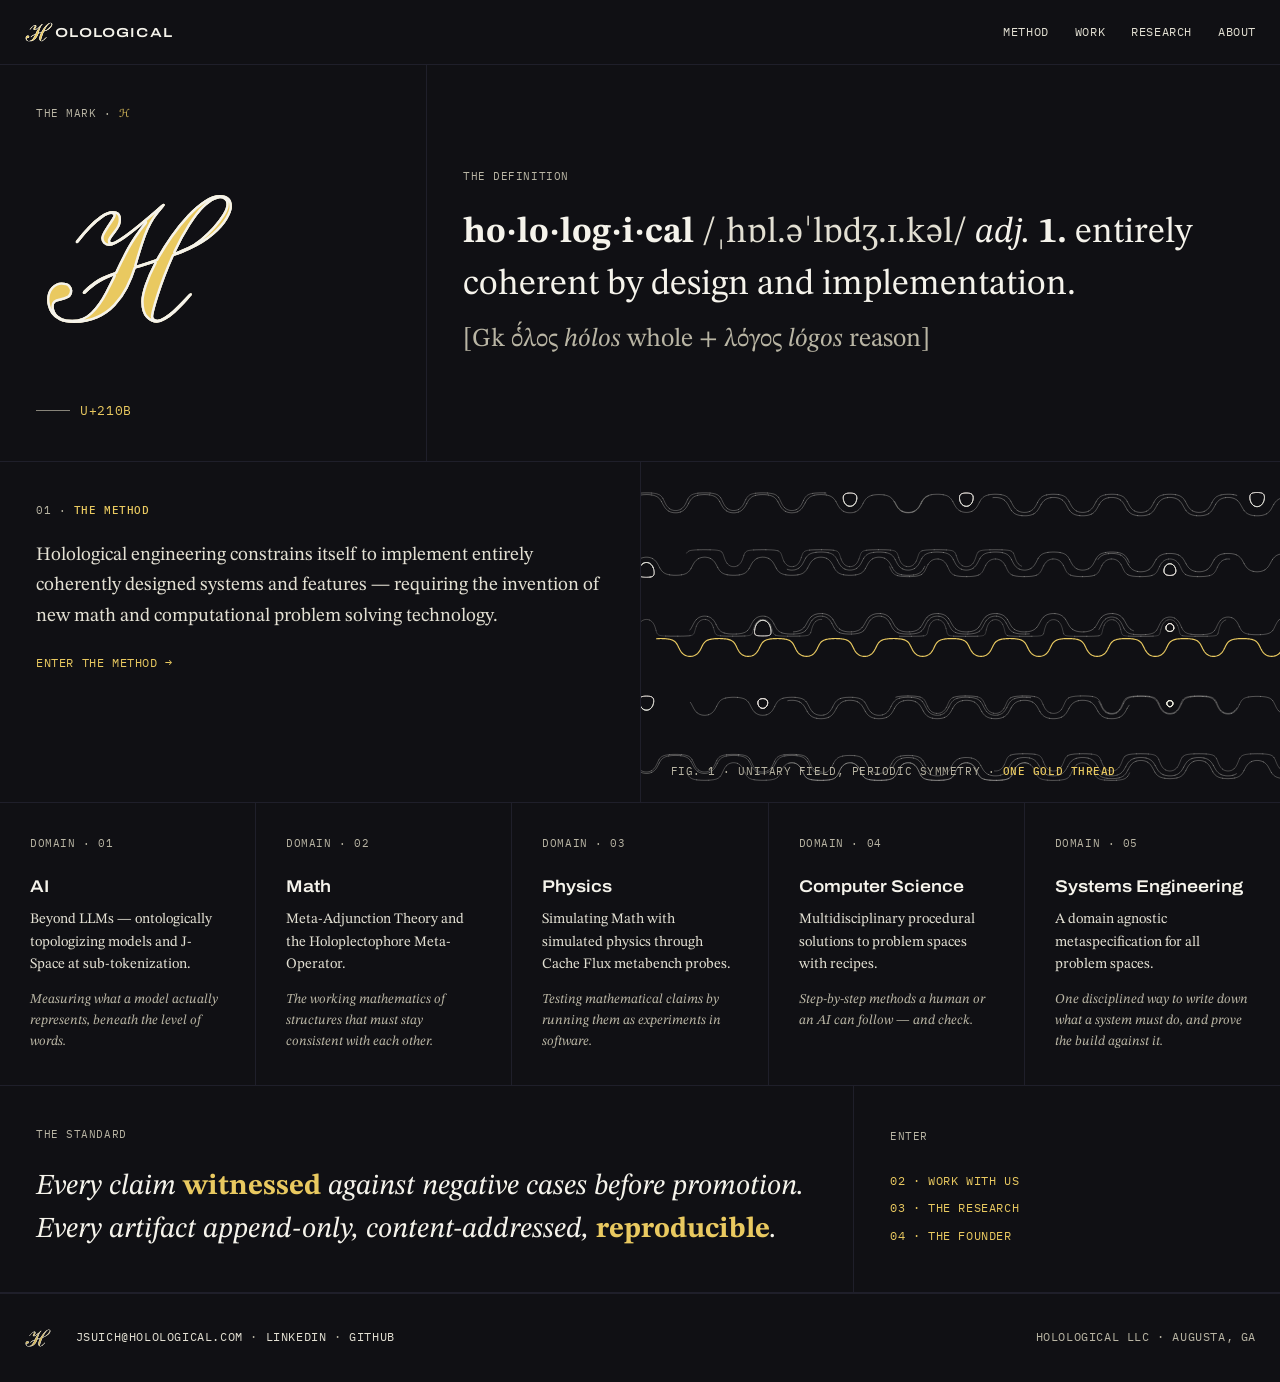
==== index.html @ 10baa980 "deploy: holological.com v0.3 (drafting grid, copy v1.1, QA-gated) Co-Authored-By: Claude Fable 5 <no" ====
<!DOCTYPE html>
<html lang="en">
<head>
<meta charset="utf-8">
<meta name="viewport" content="width=device-width, initial-scale=1">
<title>Holological — entirely coherent by design and implementation</title>
<meta name="description" content="Holological is a whole-systems engineering practice and research program.">
<link rel="icon" type="image/png" sizes="32x32" href="assets/logo/mark-favicon-32.png">
<link rel="icon" type="image/png" sizes="192x192" href="assets/logo/mark-favicon-192.png">
<link rel="stylesheet" href="style.css">
</head>
<body>
<nav><div class="wrap">
  <a class="lockup" href="index.html"><img src="assets/logo/mark-chalk.svg" alt="ℋ"><span>OLOLOGICAL</span></a>
  <div class="links"><a href="method.html" class="">Method</a><a href="work.html" class="">Work</a><a href="research.html" class="">Research</a><a href="about.html" class="">About</a></div>
</div></nav>

<div class="grid">
  <div class="cell s2 hero-mark">
    <span class="cl">the mark · <b>ℋ</b></span>
    <img src="assets/logo/mark-chalk.svg"
      alt="The Holological mark: script capital H, U+210B, drawn hollow with a gold interior channel">
    <div class="callout"><div class="lh"></div><span>U+210B</span></div>
  </div>
  <div class="cell s4 hero-entry">
    <span class="cl">the definition</span>
    <p class="entry"><span class="hw">ho·lo·log·i·cal</span> <span class="ipa">/ˌhɒl.əˈlɒdʒ.ɪ.kəl/</span> <i>adj.</i>
    <b>1.</b> entirely coherent by design and implementation.
    <span class="etym">[Gk ὅλος <i>hólos</i> whole + λόγος <i>lógos</i> reason]</span></p>
  </div>
  <div class="cell s3">
    <span class="cl">01 · <b>the method</b></span>
    <p class="lede">Holological engineering constrains itself to implement entirely
    coherently designed systems and features — requiring the invention of new math
    and computational problem solving technology.</p>
    <p class="mono" style="margin-top:22px"><a href="method.html">enter the method →</a></p>
  </div>
  
  <div class="cell fieldcell s3">
    <svg viewBox="0 0 1600 760" preserveAspectRatio="xMidYMid slice" aria-hidden="true">
      <image href="assets/textures/hero-drift-base.svg" width="1600" height="760"/>
      <path class="goldline" pathLength="1" d="M120.0,395.0L122.1,394.9L124.2,394.7L126.3,394.7L128.4,394.6L130.5,394.6L132.6,394.7L134.7,394.7L136.8,394.8L138.9,394.9L141.0,395.1L143.1,395.3L145.2,395.6L147.2,395.9L149.3,396.3L151.3,396.8L153.3,397.4L155.3,398.1L157.2,399.0L159.0,400.0L160.7,401.3L162.3,402.7L163.6,404.3L164.9,406.0L166.0,407.7L167.0,409.6L168.0,411.4L168.9,413.3L169.8,415.2L170.8,417.1L171.7,419.0L172.8,420.8L173.9,422.6L175.0,424.3L176.3,426.0L177.8,427.5L179.3,429.0L181.0,430.2L182.7,431.4L184.6,432.3L186.6,433.1L188.6,433.7L190.6,434.1L192.7,434.4L194.8,434.5L196.9,434.4L199.0,434.2L201.1,433.8L203.1,433.2L205.0,432.5L206.9,431.5L208.7,430.5L210.4,429.2L212.0,427.8L213.4,426.3L214.7,424.6L215.9,422.9L217.1,421.1L218.1,419.3L219.1,417.4L220.0,415.6L220.9,413.7L221.8,411.8L222.8,409.9L223.8,408.1L224.9,406.3L226.1,404.6L227.5,403.0L229.0,401.5L230.7,400.2L232.4,399.1L234.3,398.2L236.3,397.5L238.3,396.9L240.3,396.4L242.4,395.9L244.5,395.6L246.6,395.3L248.6,395.1L250.7,394.9L252.8,394.8L254.9,394.7L257.0,394.7L259.1,394.6L261.2,394.6L263.3,394.7L265.4,394.7L267.5,394.8L269.6,395.0L271.7,395.2L273.8,395.4L275.9,395.7L278.0,396.0L280.0,396.4L282.0,397.0L284.0,397.6L286.0,398.4L287.9,399.3L289.6,400.4L291.3,401.8L292.8,403.2L294.1,404.9L295.3,406.6L296.4,408.4L297.4,410.2L298.3,412.1L299.2,414.0L300.2,415.9L301.1,417.8L302.1,419.6L303.1,421.4L304.3,423.2L305.5,424.9L306.8,426.5L308.3,428.0L309.9,429.4L311.6,430.7L313.4,431.7L315.3,432.6L317.3,433.3L319.3,433.9L321.4,434.2L323.4,434.4L325.5,434.5L327.6,434.3L329.7,434.1L331.8,433.6L333.8,433.0L335.7,432.2L337.6,431.2L339.3,430.0L341.0,428.7L342.5,427.3L343.9,425.7L345.2,424.0L346.3,422.3L347.4,420.5L348.4,418.7L349.4,416.8L350.3,414.9L351.2,413.0L352.2,411.1L353.1,409.3L354.2,407.4L355.3,405.7L356.6,404.0L358.0,402.4L359.6,401.1L361.3,399.8L363.1,398.8L365.0,397.9L367.0,397.2L369.0,396.7L371.1,396.2L373.1,395.8L375.2,395.5L377.3,395.3L379.4,395.1L381.5,394.9L383.6,394.8L385.7,394.7L387.8,394.7L389.9,394.6L392.0,394.6L394.1,394.7L396.2,394.8L398.3,394.9L400.4,395.0L402.4,395.2L404.5,395.5L406.6,395.8L408.7,396.2L410.7,396.6L412.8,397.2L414.7,397.9L416.7,398.7L418.5,399.7L420.2,400.9L421.8,402.3L423.3,403.8L424.5,405.5L425.7,407.2L426.7,409.0L427.7,410.9L428.6,412.8L429.6,414.7L430.5,416.6L431.4,418.4L432.4,420.3L433.5,422.1L434.7,423.8L435.9,425.5L437.3,427.1L438.8,428.6L440.5,429.9L442.2,431.1L444.0,432.1L446.0,432.9L448.0,433.5L450.0,434.0L452.1,434.3L454.2,434.5L456.3,434.4L458.4,434.3L460.5,433.9L462.5,433.4L464.5,432.7L466.4,431.8L468.2,430.8L469.9,429.6L471.5,428.2L473.0,426.7L474.4,425.1L475.6,423.4L476.7,421.7L477.8,419.9L478.8,418.0L479.7,416.1L480.6,414.2L481.6,412.4L482.5,410.5L483.5,408.6L484.6,406.8L485.7,405.1L487.1,403.4L488.5,401.9L490.1,400.6L491.9,399.5L493.8,398.5L495.7,397.7L497.7,397.0L499.7,396.5L501.8,396.1L503.9,395.7L505.9,395.4L508.0,395.2L510.1,395.0L512.2,394.9L514.3,394.8L516.4,394.7L518.5,394.6L520.6,394.6L522.7,394.7L524.8,394.7L526.9,394.8L529.0,394.9L531.1,395.1L533.2,395.3L535.3,395.6L537.3,395.9L539.4,396.3L541.4,396.8L543.5,397.4L545.4,398.1L547.3,399.0L549.1,400.1L550.8,401.4L552.3,402.8L553.7,404.4L555.0,406.1L556.1,407.9L557.1,409.7L558.0,411.6L559.0,413.5L559.9,415.3L560.8,417.2L561.8,419.1L562.8,420.9L563.9,422.7L565.1,424.4L566.4,426.1L567.8,427.6L569.4,429.0L571.1,430.3L572.8,431.4L574.7,432.4L576.7,433.1L578.7,433.7L580.7,434.1L582.8,434.4L584.9,434.5L587.0,434.4L589.1,434.2L591.2,433.8L593.2,433.2L595.2,432.4L597.0,431.5L598.8,430.4L600.5,429.1L602.1,427.7L603.5,426.2L604.8,424.5L606.0,422.8L607.1,421.0L608.1,419.2L609.1,417.4L610.1,415.5L611.0,413.6L611.9,411.7L612.9,409.8L613.9,408.0L615.0,406.2L616.2,404.5L617.6,402.9L619.1,401.5L620.8,400.2L622.6,399.1L624.4,398.2L626.4,397.4L628.4,396.8L630.5,396.3L632.5,395.9L634.6,395.6L636.7,395.3L638.8,395.1L640.9,394.9L643.0,394.8L645.1,394.7L647.2,394.7L649.3,394.6L651.4,394.6L653.5,394.7L655.5,394.7L657.6,394.8L659.7,395.0L661.8,395.2L663.9,395.4L666.0,395.7L668.1,396.0L670.1,396.5L672.2,397.0L674.2,397.6L676.1,398.4L678.0,399.4L679.7,400.5L681.4,401.9L682.8,403.3L684.2,405.0L685.4,406.7L686.4,408.5L687.4,410.4L688.4,412.2L689.3,414.1L690.2,416.0L691.2,417.9L692.1,419.7L693.2,421.6L694.3,423.3L695.6,425.0L696.9,426.6L698.4,428.1L700.0,429.5L701.7,430.7L703.5,431.8L705.4,432.7L707.4,433.4L709.4,433.9L711.5,434.3L713.6,434.4L715.7,434.5L717.8,434.3L719.8,434.0L721.9,433.6L723.9,432.9L725.8,432.1L727.7,431.1L729.4,430.0L731.1,428.7L732.6,427.2L734.0,425.6L735.2,424.0L736.4,422.2L737.5,420.4L738.5,418.6L739.5,416.7L740.4,414.8L741.3,412.9L742.2,411.0L743.2,409.2L744.2,407.4L745.4,405.6L746.7,403.9L748.1,402.4L749.7,401.0L751.4,399.8L753.2,398.8L755.1,397.9L757.1,397.2L759.1,396.7L761.2,396.2L763.3,395.8L765.3,395.5L767.4,395.2L769.5,395.1L771.6,394.9L773.7,394.8L775.8,394.7L777.9,394.7L780.0,394.6L782.1,394.7L784.2,394.7L786.3,394.8L788.4,394.9L790.5,395.1L792.6,395.2L794.7,395.5L796.7,395.8L798.8,396.2L800.8,396.6L802.9,397.2L804.9,397.9L806.8,398.8L808.6,399.8L810.3,401.0L811.9,402.4L813.3,403.9L814.6,405.6L815.7,407.3L816.8,409.2L817.8,411.0L818.7,412.9L819.6,414.8L820.5,416.7L821.5,418.6L822.5,420.4L823.6,422.2L824.8,423.9L826.0,425.6L827.4,427.2L828.9,428.6L830.6,430.0L832.3,431.1L834.2,432.1L836.1,432.9L838.1,433.6L840.1,434.0L842.2,434.3L844.3,434.5L846.4,434.4L848.5,434.3L850.6,433.9L852.6,433.4L854.6,432.7L856.5,431.8L858.3,430.7L860.0,429.5L861.6,428.2L863.1,426.7L864.4,425.0L865.7,423.3L866.8,421.6L867.9,419.8L868.8,417.9L869.8,416.0L870.7,414.1L871.6,412.3L872.6,410.4L873.6,408.5L874.6,406.7L875.8,405.0L877.1,403.4L878.6,401.9L880.3,400.5L882.0,399.4L883.9,398.4L885.8,397.7L887.8,397.0L889.9,396.5L891.9,396.0L894.0,395.7L896.1,395.4L898.2,395.2L900.2,395.0L902.3,394.9L904.4,394.8L906.5,394.7L908.6,394.6L910.7,394.6L912.8,394.7L914.9,394.7L917.0,394.8L919.1,394.9L921.2,395.1L923.3,395.3L925.4,395.6L927.5,395.9L929.5,396.3L931.6,396.8L933.6,397.4L935.5,398.2L937.4,399.1L939.2,400.2L940.9,401.5L942.4,402.9L943.8,404.5L945.0,406.2L946.1,408.0L947.1,409.8L948.1,411.7L949.0,413.6L949.9,415.5L950.9,417.4L951.8,419.2L952.9,421.0L954.0,422.8L955.2,424.5L956.5,426.2L957.9,427.7L959.5,429.1L961.2,430.4L962.9,431.5L964.8,432.4L966.8,433.2L968.8,433.8L970.9,434.2L973.0,434.4L975.1,434.5L977.2,434.4L979.2,434.2L981.3,433.7L983.3,433.1L985.3,432.4L987.2,431.4L988.9,430.3L990.6,429.1L992.2,427.6L993.6,426.1L994.9,424.5L996.1,422.7L997.2,420.9L998.2,419.1L999.2,417.3L1000.1,415.4L1001.0,413.5L1002.0,411.6L1002.9,409.7L1003.9,407.9L1005.0,406.1L1006.3,404.4L1007.7,402.8L1009.2,401.4L1010.9,400.1L1012.7,399.0L1014.6,398.2L1016.5,397.4L1018.5,396.8L1020.6,396.3L1022.6,395.9L1024.7,395.6L1026.8,395.3L1028.9,395.1L1031.0,394.9L1033.1,394.8L1035.2,394.7L1037.3,394.7L1039.4,394.6L1041.5,394.7L1043.6,394.7L1045.7,394.8L1047.8,394.9L1049.9,395.0L1052.0,395.2L1054.0,395.4L1056.1,395.7L1058.2,396.1L1060.3,396.5L1062.3,397.0L1064.3,397.7L1066.2,398.5L1068.1,399.5L1069.8,400.6L1071.5,402.0L1072.9,403.5L1074.2,405.1L1075.4,406.8L1076.5,408.6L1077.5,410.5L1078.4,412.4L1079.3,414.3L1080.3,416.1L1081.2,418.0L1082.2,419.9L1083.3,421.7L1084.4,423.4L1085.6,425.1L1087.0,426.7L1088.5,428.2L1090.1,429.6L1091.8,430.8L1093.6,431.9L1095.5,432.7L1097.5,433.4L1099.5,433.9L1101.6,434.3L1103.7,434.5L1105.8,434.5L1107.9,434.3L1110.0,434.0L1112.0,433.5L1114.0,432.9L1115.9,432.1L1117.8,431.1L1119.5,429.9L1121.2,428.6L1122.7,427.1L1124.1,425.5L1125.3,423.9L1126.5,422.1L1127.6,420.3L1128.6,418.5L1129.5,416.6L1130.4,414.7L1131.4,412.8L1132.3,410.9L1133.3,409.1L1134.3,407.3L1135.5,405.5L1136.7,403.8L1138.2,402.3L1139.8,400.9L1141.5,399.7L1143.3,398.7L1145.3,397.9L1147.2,397.2L1149.3,396.6L1151.3,396.2L1153.4,395.8L1155.5,395.5L1157.5,395.2L1159.6,395.0L1161.7,394.9L1163.8,394.8L1165.9,394.7L1168.0,394.7L1170.1,394.6L1172.2,394.7L1174.3,394.7L1176.4,394.8L1178.5,394.9L1180.6,395.1L1182.7,395.3L1184.8,395.5L1186.9,395.8L1188.9,396.2L1191.0,396.7L1193.0,397.3L1195.0,398.0L1196.9,398.8L1198.7,399.9L1200.4,401.1L1202.0,402.5L1203.4,404.0L1204.7,405.7L1205.8,407.5L1206.8,409.3L1207.8,411.2L1208.7,413.0L1209.7,414.9L1210.6,416.8L1211.6,418.7L1212.6,420.5L1213.7,422.3L1214.8,424.1L1216.1,425.7L1217.5,427.3L1219.0,428.7L1220.7,430.1L1222.4,431.2L1224.3,432.2L1226.2,433.0L1228.2,433.6L1230.3,434.1L1232.3,434.4L1234.4,434.5L1236.5,434.4L1238.6,434.2L1240.7,433.9L1242.7,433.3L1244.7,432.6L1246.6,431.7L1248.4,430.7L1250.1,429.5L1251.7,428.1L1253.2,426.6L1254.5,425.0L1255.7,423.3L1256.9,421.5L1257.9,419.7L1258.9,417.8L1259.8,415.9L1260.8,414.0L1261.7,412.2L1262.6,410.3L1263.6,408.4L1264.7,406.6L1265.9,404.9L1267.2,403.3L1268.7,401.8L1270.4,400.5L1272.1,399.3L1274.0,398.4L1276.0,397.6L1278.0,397.0L1280.0,396.5L1282.0,396.0L1284.1,395.7L1286.2,395.4L1288.3,395.2L1290.4,395.0L1292.5,394.9L1294.6,394.8L1296.7,394.7L1298.8,394.7L1300.9,394.6L1303.0,394.7L1305.1,394.7L1307.2,394.8L1309.3,395.0L1311.4,395.1L1313.4,395.4L1315.5,395.6L1317.6,396.0L1319.7,396.4L1321.7,396.9L1323.7,397.5L1325.7,398.3L1327.6,399.2L1329.3,400.3L1331.0,401.6L1332.5,403.0L1333.9,404.6L1335.1,406.3L1336.2,408.1L1337.2,410.0L1338.1,411.8L1339.1,413.7L1340.0,415.6L1340.9,417.5L1341.9,419.3L1342.9,421.2L1344.1,423.0L1345.3,424.7L1346.6,426.3L1348.0,427.8L1349.6,429.2L1351.3,430.5L1353.1,431.6L1355.0,432.5L1356.9,433.2L1358.9,433.8L1361.0,434.2L1363.1,434.4L1365.2,434.5L1367.3,434.4L1369.4,434.1L1371.4,433.7L1373.4,433.1L1375.4,432.3L1377.3,431.4L1379.0,430.3L1380.7,429.0L1382.2,427.6L1383.7,426.0L1385.0,424.4L1386.2,422.6L1387.3,420.8L1388.3,419.0L1389.2,417.1L1390.2,415.3L1391.1,413.4L1392.0,411.5L1393.0,409.6L1394.0,407.8L1395.1,406.0L1396.4,404.3L1397.7,402.7L1399.3,401.3L1401.0,400.1L1402.8,399.0L1404.7,398.1L1406.7,397.4L1408.7,396.8L1410.7,396.3L1412.8,395.9L1414.9,395.6L1416.9,395.3L1419.0,395.1L1421.1,394.9L1423.2,394.8L1425.3,394.7L1427.4,394.7L1429.5,394.7L1431.6,394.7L1433.7,394.7L1435.8,394.8L1437.9,394.9L1440.0,395.0L1442.1,395.2L1444.2,395.4L1446.3,395.7L1448.3,396.1L1450.4,396.5L1452.4,397.1L1454.4,397.8L1456.3,398.6L1458.2,399.5L1459.9,400.7L1461.6,402.1L1463.0,403.6L1464.3,405.2L1465.5,407.0L1466.5,408.8L1467.5,410.6L1468.5,412.5L1469.4,414.4L1470.3,416.3L1471.3,418.2L1472.3,420.0L1473.3,421.8L1474.5,423.6L1475.7,425.3L1477.1,426.9L1478.6,428.3L1480.2,429.7L1481.9,430.9L1483.7,431.9L1485.6,432.8L1487.6,433.5L1489.7,434.0L1491.7,434.3L1493.8,434.5L1495.9,434.5L1498.0,434.3L1500.1,434.0L1502.2,433.5L1504.1,432.9L1506.1,432.0L1507.9,431.0L1509.6,429.8L1511.3,428.5L1512.8,427.0L1514.1,425.4L1515.4,423.8L1516.6,422.0L1517.6,420.2L1518.6,418.4L1519.6,416.5L1520.5,414.6L1521.4,412.7L1522.4,410.8L1523.3,409.0L1524.4,407.2L1525.6,405.4L1526.8,403.7L1528.3,402.2L1529.9,400.8L1531.6,399.7L1533.5,398.7L1535.4,397.8L1537.4,397.2L1539.4,396.6L1541.4,396.1L1543.5,395.8L1545.6,395.5L1547.7,395.2L1549.8,395.0L1551.9,394.9L1554.0,394.8L1556.1,394.7L1558.2,394.7L1560.3,394.7L1562.4,394.7L1564.5,394.7L1566.6,394.8L1568.7,394.9L1570.7,395.1L1572.8,395.3L1574.9,395.5L1577.0,395.9L1579.1,396.3L1581.1,396.7L1583.1,397.3L1585.1,398.0L1587.0,398.9L1588.8,399.9L1590.5,401.2L1592.1,402.6L1593.5,404.1L1594.7,405.8L1595.9,407.6L1596.9,409.4L1597.9,411.3L1598.8,413.2L1599.7,415.1L1600.7,417.0L1601.6,418.8L1602.6,420.7L1603.7,422.5L1604.9,424.2L1606.2,425.8L1607.6,427.4"
        fill="none" stroke="#E9C960" stroke-width="2.6" stroke-linecap="round"/>
    </svg>
    <span class="cl mono">fig. 1 · unitary field, periodic symmetry · <b>one gold thread</b></span>
  </div>
  <div class="cell s6" style="padding:0"><div class="subgrid cols5">
    <div class="cell domain"><span class="cl">domain · 01</span><h3>AI</h3><p>Beyond LLMs — ontologically topologizing models and J-Space at sub-tokenization.</p><p class="bridge">Measuring what a model actually represents, beneath the level of words.</p></div><div class="cell domain"><span class="cl">domain · 02</span><h3>Math</h3><p>Meta-Adjunction Theory and the Holoplectophore Meta-Operator.</p><p class="bridge">The working mathematics of structures that must stay consistent with each other.</p></div><div class="cell domain"><span class="cl">domain · 03</span><h3>Physics</h3><p>Simulating Math with simulated physics through Cache Flux metabench probes.</p><p class="bridge">Testing mathematical claims by running them as experiments in software.</p></div><div class="cell domain"><span class="cl">domain · 04</span><h3>Computer Science</h3><p>Multidisciplinary procedural solutions to problem spaces with recipes.</p><p class="bridge">Step-by-step methods a human or an AI can follow — and check.</p></div><div class="cell domain"><span class="cl">domain · 05</span><h3>Systems Engineering</h3><p>A domain agnostic metaspecification for all problem spaces.</p><p class="bridge">One disciplined way to write down what a system must do, and prove the build against it.</p></div>
  </div></div>
  <div class="cell s4">
    <span class="cl">the standard</span>
    <p class="claim">Every claim <b>witnessed</b> against negative cases before promotion.
    Every artifact append-only, content-addressed, <b>reproducible</b>.</p>
  </div>
  <div class="cell s2" style="display:flex;flex-direction:column;justify-content:center">
    <span class="cl">enter</span>
    <p class="mono" style="line-height:2.3">
      <a href="work.html">02 · work with us</a><br>
      <a href="research.html">03 · the research</a><br>
      <a href="about.html">04 · the founder</a></p>
  </div>
</div>

<footer><div class="wrap">
  <img src="assets/logo/mark-chalk.svg" alt="">
  <span class="mono"><a href="mailto:jsuich@holological.com">jsuich@holological.com</a>
   · <a href="https://linkedin.com/in/jsuich">LinkedIn</a>
   · <a href="https://github.com/jsuich">GitHub</a></span>
  <span class="mono" style="margin-left:auto">Holological LLC · Augusta, GA</span>
</div></footer>
</body>
</html>
---- style.css ----
/* holological.com v0.3 — the drafting grid. One stylesheet, zero JS. */
@font-face{font-family:'Archivo';src:url('assets/fonts/Archivo-Variable.ttf') format('truetype');font-weight:100 900;font-stretch:62% 125%;font-display:swap}
@font-face{font-family:'STIX Two Text';src:url('assets/fonts/STIXTwoText-Variable.ttf') format('truetype');font-weight:400 700;font-display:swap}
@font-face{font-family:'STIX Two Text';src:url('assets/fonts/STIXTwoText-Italic-Variable.ttf') format('truetype');font-weight:400 700;font-style:italic;font-display:swap}
@font-face{font-family:'IBM Plex Mono';src:url('assets/fonts/IBMPlexMono-Regular.ttf') format('truetype');font-weight:400;font-display:swap}
@font-face{font-family:'IBM Plex Mono';src:url('assets/fonts/IBMPlexMono-Medium.ttf') format('truetype');font-weight:500;font-display:swap}
:root{--ink-950:#101014;--ink-900:#16161D;--ink-800:#1F1F2A;
  --chalk-50:#F5F3EB;--chalk-200:#E3E0D3;--chalk-400:#B9B5A4;
  --gold:#E9C960;--gold-low:#8A6A16}
*{margin:0;padding:0;box-sizing:border-box}
body{background:var(--ink-950);color:var(--chalk-50);
  font-family:'STIX Two Text',Georgia,serif;font-size:17px;line-height:1.55}
a{color:var(--gold);text-decoration:none}
a:hover{text-decoration:underline;text-underline-offset:3px}
.wrap{max-width:1280px;margin:0 auto;padding:0 24px}
.mono{font-family:'IBM Plex Mono',monospace;font-size:12px;letter-spacing:.05em;
  color:var(--chalk-400);text-transform:uppercase}
/* nav + footer bars */
nav{border-bottom:1px solid var(--ink-800)}
nav .wrap{display:flex;align-items:center;gap:32px;height:64px}
nav .lockup{display:flex;align-items:center;gap:1px;color:var(--chalk-50)}
nav .lockup img{height:22px;width:auto;display:block}
nav .lockup span{font-family:'Archivo',sans-serif;font-stretch:125%;font-weight:600;
  font-size:13px;letter-spacing:.09em;transform:translateY(1px)}
nav .links{margin-left:auto;display:flex;gap:26px}
nav .links a{font-family:'IBM Plex Mono',monospace;font-size:12px;letter-spacing:.05em;
  text-transform:uppercase;color:var(--chalk-200)}
nav .links a:hover{color:var(--gold);text-decoration:none}
nav .links a.here{color:var(--gold)}
footer{border-top:1px solid var(--ink-800)}
footer .wrap{padding:34px 24px;display:flex;align-items:center;gap:24px;flex-wrap:wrap}
footer img{height:20px;width:auto;opacity:.9}
footer .mono a{color:var(--chalk-200)}
footer .mono a:hover{color:var(--gold)}
/* THE GRID — hairline mesh covering the page */
.grid{display:grid;grid-template-columns:repeat(6,1fr);gap:1px;
  background:var(--ink-800);border-bottom:1px solid var(--ink-800)}
.cell{background:var(--ink-950);padding:40px 36px;position:relative;min-width:0}
.cell>.cl{display:block;font-family:'IBM Plex Mono',monospace;font-size:11px;
  letter-spacing:.05em;text-transform:uppercase;color:var(--chalk-400);margin-bottom:22px}
.cell>.cl b{color:var(--gold);font-weight:500}
.cell>.cl.clx{font-size:14px;color:var(--gold);font-weight:500}
.s2{grid-column:span 2}.s3{grid-column:span 3}.s4{grid-column:span 4}.s6{grid-column:span 6}
.subgrid{display:grid;gap:1px;background:var(--ink-800);padding:0}
.cols5{grid-template-columns:repeat(5,1fr)}
.cols4{grid-template-columns:repeat(4,1fr)}
.cols2{grid-template-columns:1fr 1fr}
.subgrid>.cell{padding:32px 30px}
/* typography inside cells */
h1{font-family:'Archivo',sans-serif;font-stretch:125%;font-weight:600;
  font-size:clamp(38px,4.8vw,58px);letter-spacing:.06em;line-height:1.08}
h2{font-family:'Archivo',sans-serif;font-stretch:112%;font-weight:600;font-size:22px;margin-bottom:14px}
h3{font-family:'Archivo',sans-serif;font-stretch:112%;font-weight:600;font-size:19px;margin-bottom:10px}
p{max-width:46em;margin-bottom:14px}
p:last-child{margin-bottom:0}
ul{max-width:46em;margin:0 0 14px 1.15em}
li{margin-bottom:9px}
.lede{font-size:19px;color:var(--chalk-200);line-height:1.6}
.entry{font-size:clamp(24px,2.9vw,36px);line-height:1.45;max-width:26em}
.entry .hw{font-weight:700}
.entry .ipa{color:var(--chalk-200)}
.entry .etym{display:block;color:var(--chalk-400);font-size:.72em;margin-top:10px}
/* hero cells */
.hero-mark{display:flex;flex-direction:column;justify-content:space-between;min-height:44vh}
.hero-mark img{height:150px;width:auto;align-self:flex-start}
.callout{display:flex;align-items:center;gap:10px;margin-top:26px}
.callout .lh{width:34px;height:1px;background:var(--chalk-400);opacity:.7}
.callout span{font-family:'IBM Plex Mono',monospace;font-size:13px;letter-spacing:.05em;color:var(--gold)}
.hero-entry{display:flex;flex-direction:column;justify-content:center}
/* field specimen cell */
.fieldcell{padding:0;min-height:340px;position:relative;overflow:hidden}
.fieldcell svg{position:absolute;inset:0;width:100%;height:100%}
.fieldcell .cl{position:absolute;left:30px;bottom:22px;z-index:2;margin:0}
.goldline{stroke-dasharray:1;stroke-dashoffset:1;animation:draw 4s cubic-bezier(.4,0,.2,1) .5s forwards}
@keyframes draw{to{stroke-dashoffset:0}}
@media(prefers-reduced-motion:reduce){.goldline{animation:none;stroke-dashoffset:0}}
/* domain cells */
.domain h3{font-size:17px;margin-bottom:8px}
.domain p{font-size:14.5px;color:var(--chalk-200)}
.domain p.bridge{font-size:13.5px;color:var(--chalk-400);font-style:italic;margin-top:10px}
/* method cards as grid cells */
.cardcell h3{margin-top:2px}
.cardcell p{font-size:15.5px;color:var(--chalk-200)}
.cardcell .mono{margin-top:6px;display:block}
.cardcell:hover{outline:1px solid var(--gold);outline-offset:-1px}
/* textured cells */
.tex{background-repeat:repeat-x;background-position:center;background-color:var(--ink-950)}
.tex-hilbert{background-image:url('assets/textures/hilbert-quiet-wide.svg')}
.tex-algo{background-image:url('assets/textures/algorithm-quiet-wide.svg')}
.tex-braid{background-image:url('assets/textures/braid-quiet-wide.svg')}
.tex-kolmo{background-image:url('assets/textures/kolmogorov-quiet-wide.svg')}
/* claim + poem */
.claim{font-size:clamp(21px,2.4vw,29px);line-height:1.5;font-style:italic;max-width:34em}
.claim b{color:var(--gold);font-style:normal}
.poem{font-style:italic;font-size:19px;line-height:1.75;color:var(--chalk-50)}
.poem .tail{font-style:normal;color:var(--chalk-400);font-size:15px;margin-top:14px;display:block}
.pipe h3{font-size:17px}
.pipe .num{font-family:'IBM Plex Mono',monospace;font-size:11px;color:var(--gold);display:block;margin-bottom:12px}
@media(max-width:900px){
  .grid{grid-template-columns:1fr 1fr}
  .s2,.s3,.s4,.s6{grid-column:span 2}
  .cols5,.cols4{grid-template-columns:1fr 1fr}
  .hero-mark{min-height:0}
  .hero-mark img{height:96px}
}
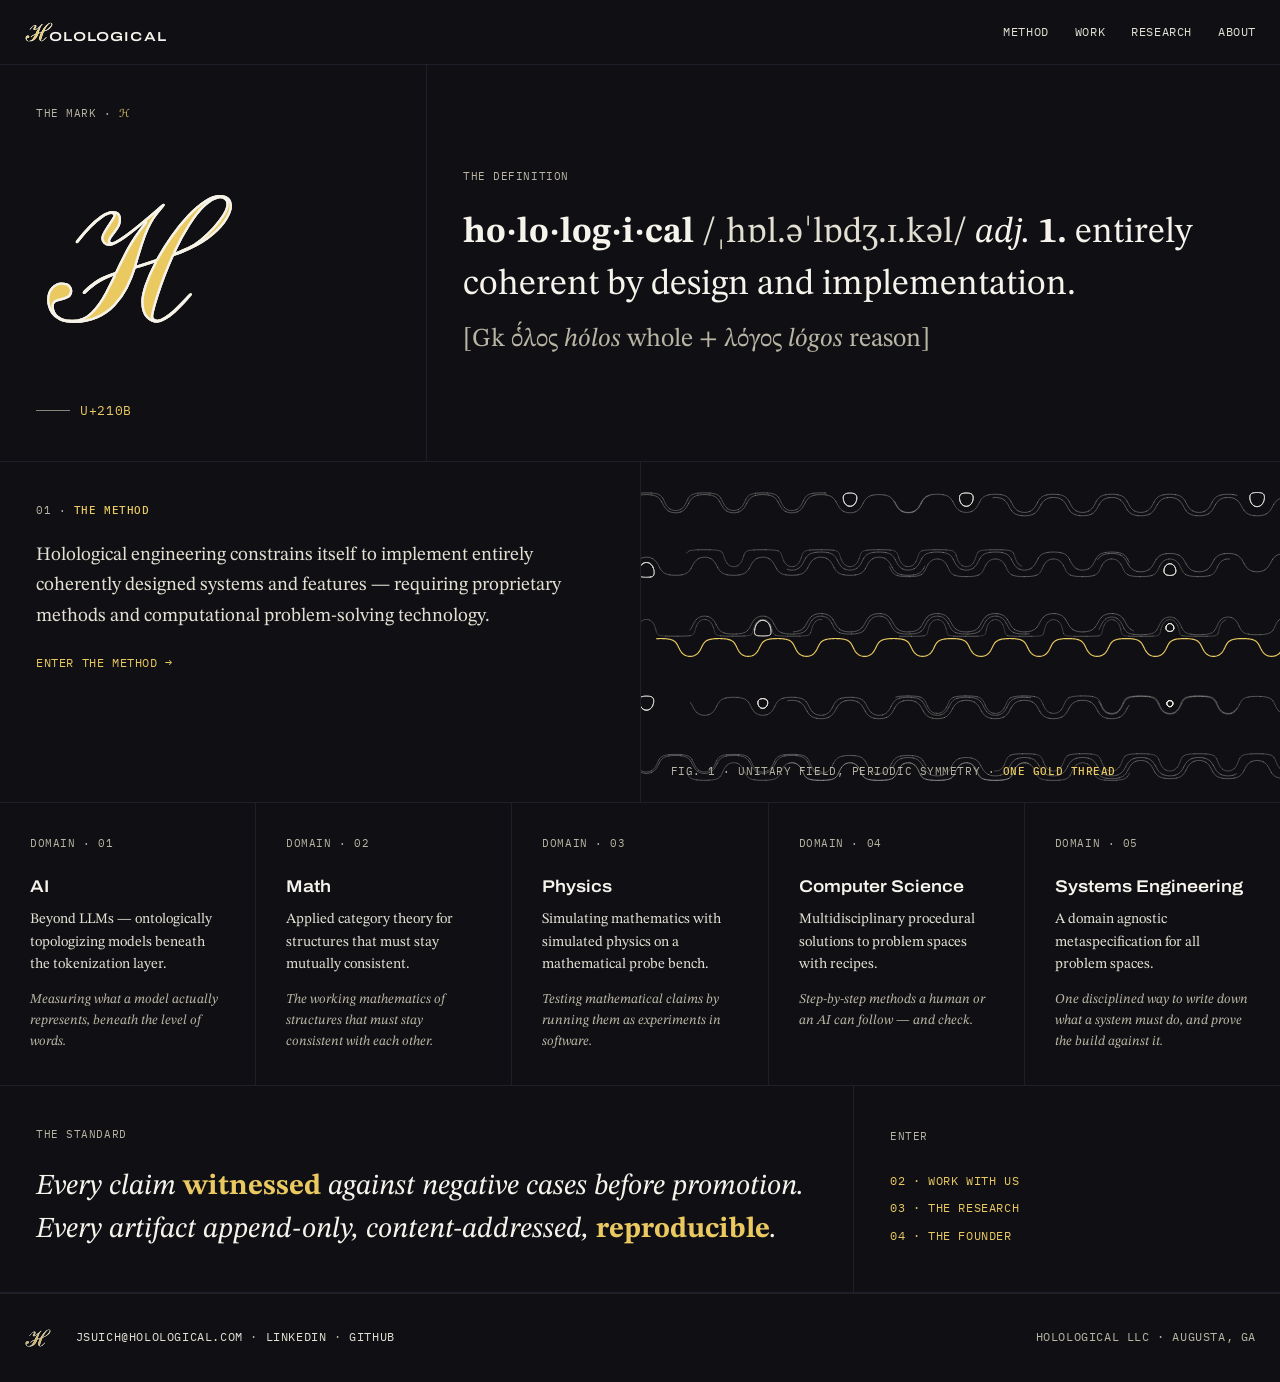
==== commit cccfcccb: "deploy: 2026-07-22T00:06:16Z from gen_site.py Co-Authored-By: Claude <noreply@anthropic.com>" ====
--- a/index.html
+++ b/index.html
@@ -31,8 +31,8 @@
   <div class="cell s3">
     <span class="cl">01 · <b>the method</b></span>
     <p class="lede">Holological engineering constrains itself to implement entirely
-    coherently designed systems and features — requiring the invention of new math
-    and computational problem solving technology.</p>
+    coherently designed systems and features — requiring proprietary methods
+    and computational problem-solving technology.</p>
     <p class="mono" style="margin-top:22px"><a href="method.html">enter the method →</a></p>
   </div>
   
@@ -45,7 +45,7 @@
     <span class="cl mono">fig. 1 · unitary field, periodic symmetry · <b>one gold thread</b></span>
   </div>
   <div class="cell s6" style="padding:0"><div class="subgrid cols5">
-    <div class="cell domain"><span class="cl">domain · 01</span><h3>AI</h3><p>Beyond LLMs — ontologically topologizing models and J-Space at sub-tokenization.</p><p class="bridge">Measuring what a model actually represents, beneath the level of words.</p></div><div class="cell domain"><span class="cl">domain · 02</span><h3>Math</h3><p>Meta-Adjunction Theory and the Holoplectophore Meta-Operator.</p><p class="bridge">The working mathematics of structures that must stay consistent with each other.</p></div><div class="cell domain"><span class="cl">domain · 03</span><h3>Physics</h3><p>Simulating Math with simulated physics through Cache Flux metabench probes.</p><p class="bridge">Testing mathematical claims by running them as experiments in software.</p></div><div class="cell domain"><span class="cl">domain · 04</span><h3>Computer Science</h3><p>Multidisciplinary procedural solutions to problem spaces with recipes.</p><p class="bridge">Step-by-step methods a human or an AI can follow — and check.</p></div><div class="cell domain"><span class="cl">domain · 05</span><h3>Systems Engineering</h3><p>A domain agnostic metaspecification for all problem spaces.</p><p class="bridge">One disciplined way to write down what a system must do, and prove the build against it.</p></div>
+    <div class="cell domain"><span class="cl">domain · 01</span><h3>AI</h3><p>Beyond LLMs — ontologically topologizing models beneath the tokenization layer.</p><p class="bridge">Measuring what a model actually represents, beneath the level of words.</p></div><div class="cell domain"><span class="cl">domain · 02</span><h3>Math</h3><p>Applied category theory for structures that must stay mutually consistent.</p><p class="bridge">The working mathematics of structures that must stay consistent with each other.</p></div><div class="cell domain"><span class="cl">domain · 03</span><h3>Physics</h3><p>Simulating mathematics with simulated physics on a mathematical probe bench.</p><p class="bridge">Testing mathematical claims by running them as experiments in software.</p></div><div class="cell domain"><span class="cl">domain · 04</span><h3>Computer Science</h3><p>Multidisciplinary procedural solutions to problem spaces with recipes.</p><p class="bridge">Step-by-step methods a human or an AI can follow — and check.</p></div><div class="cell domain"><span class="cl">domain · 05</span><h3>Systems Engineering</h3><p>A domain agnostic metaspecification for all problem spaces.</p><p class="bridge">One disciplined way to write down what a system must do, and prove the build against it.</p></div>
   </div></div>
   <div class="cell s4">
     <span class="cl">the standard</span>
--- a/style.css
+++ b/style.css
@@ -19,9 +19,9 @@
 nav{border-bottom:1px solid var(--ink-800)}
 nav .wrap{display:flex;align-items:center;gap:32px;height:64px}
 nav .lockup{display:flex;align-items:center;gap:1px;color:var(--chalk-50)}
-nav .lockup img{height:22px;width:auto;display:block}
+nav .lockup img{height:22px;width:auto;display:block;margin-right:-6px}
 nav .lockup span{font-family:'Archivo',sans-serif;font-stretch:125%;font-weight:600;
-  font-size:13px;letter-spacing:.09em;transform:translateY(1px)}
+  font-size:13px;letter-spacing:.09em;transform:translateY(1px);padding-top:8px}
 nav .links{margin-left:auto;display:flex;gap:26px}
 nav .links a{font-family:'IBM Plex Mono',monospace;font-size:12px;letter-spacing:.05em;
   text-transform:uppercase;color:var(--chalk-200)}
